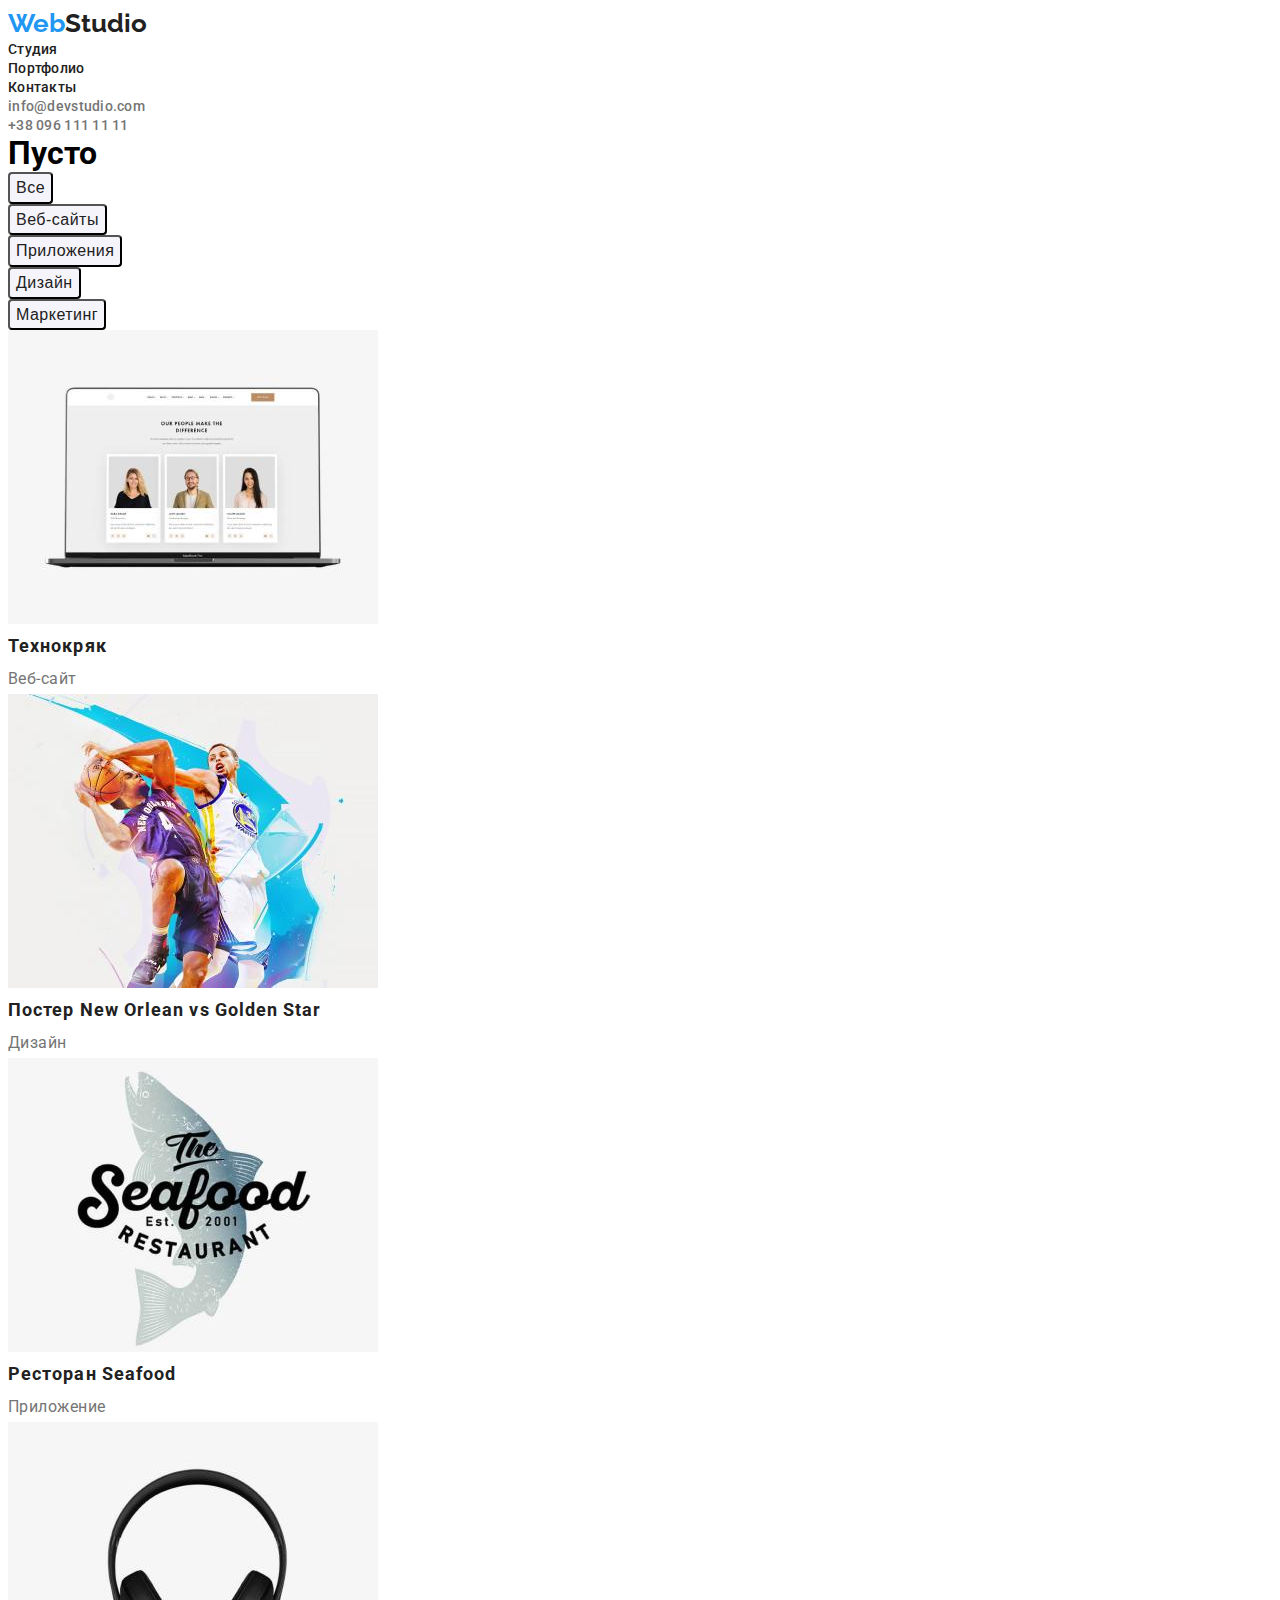
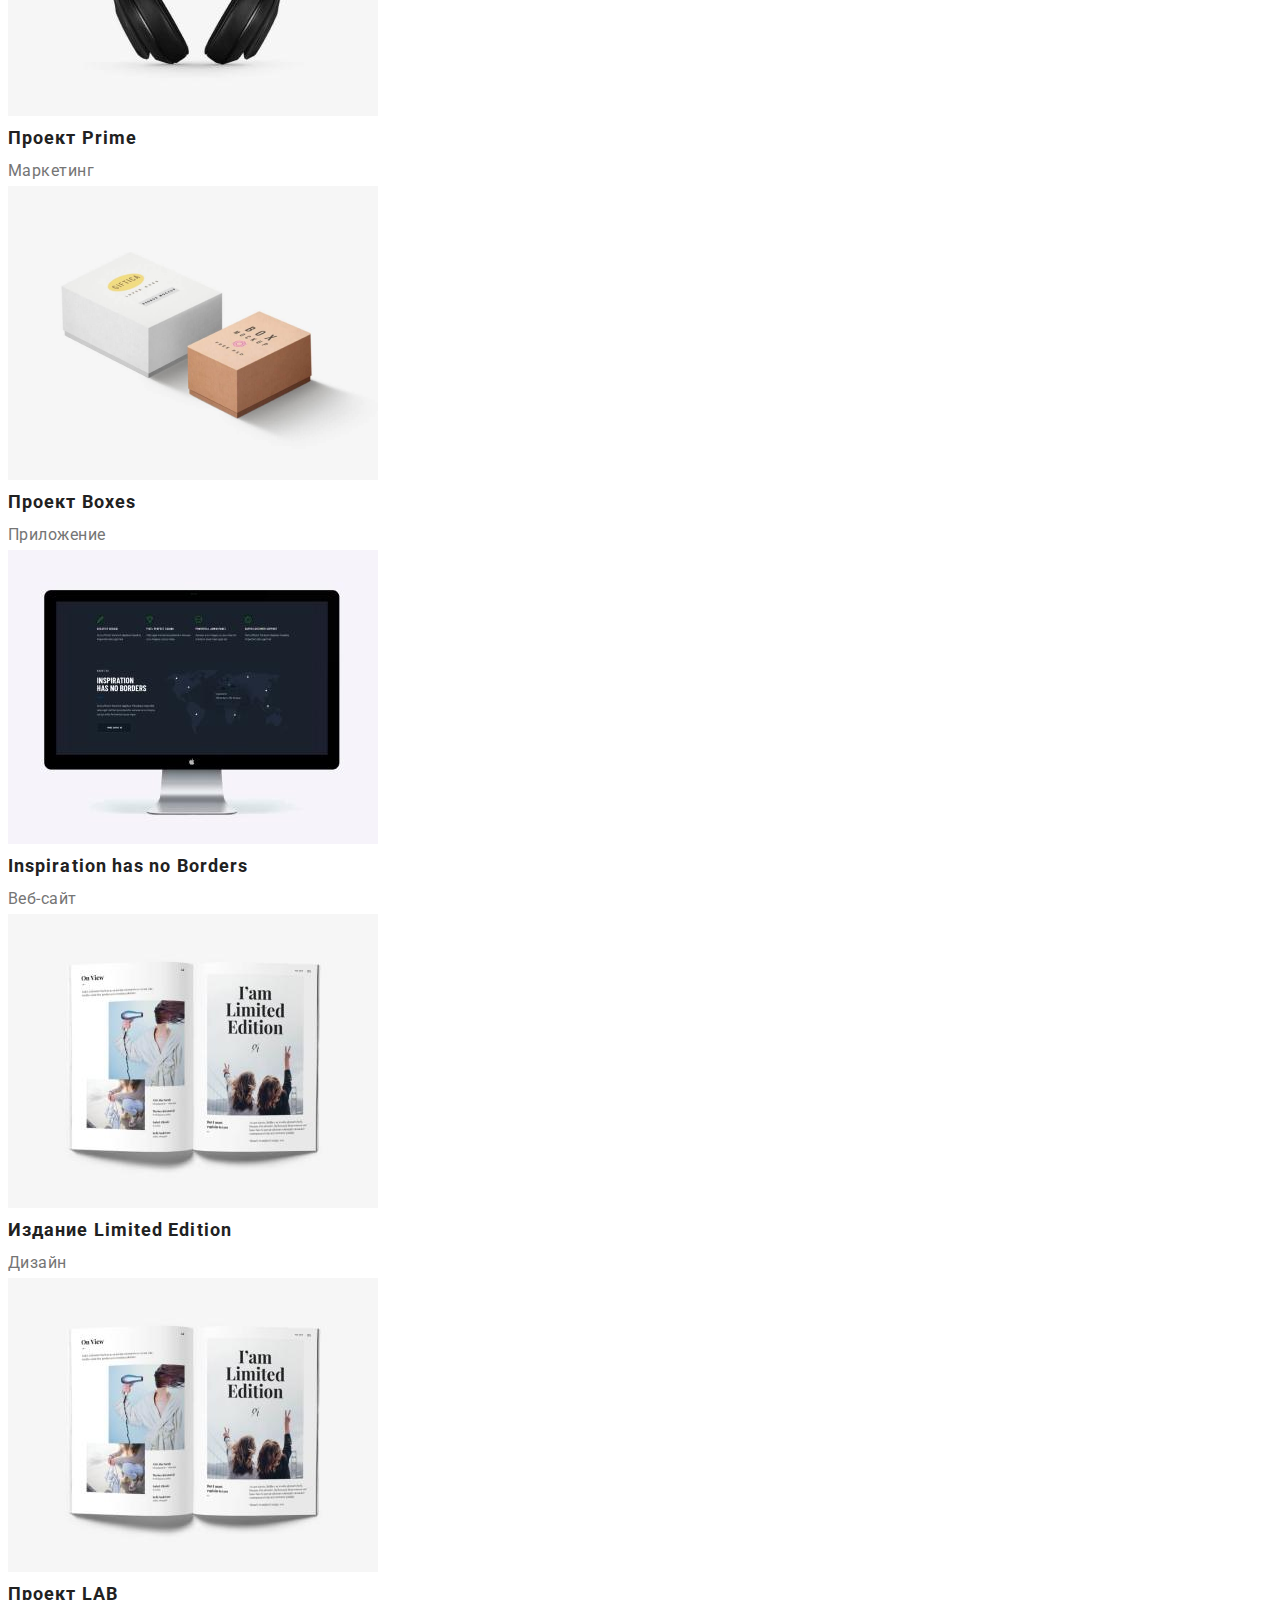
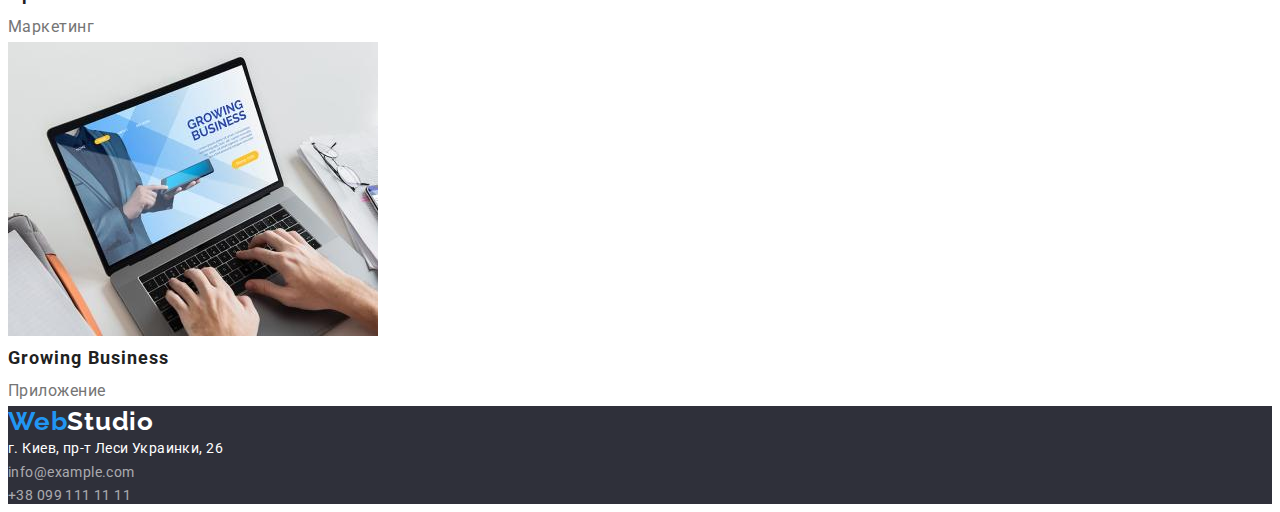
==== portfolio.html @ 6fb4f497 "1" ====
<!DOCTYPE html>
<html lang="ru">
<head>
    <meta charset="UTF-8">
    <meta http-equiv="X-UA-Compatible" content="IE=edge">
    <meta name="viewport" content="width=device-width, initial-scale=1.0">
    <title>Портфолио</title>
    <link rel="preconnect" href="https://fonts.googleapis.com">
    <link rel="preconnect" href="https://fonts.gstatic.com" crossorigin>
    <link href="https://fonts.googleapis.com/css2?family=Raleway:wght@700&family=Roboto:wght@400;500;700;900&display=swap" rel="stylesheet">
    <link href="https://fonts.googleapis.com/css2?family=Raleway:wght@700&display=swap" rel="stylesheet">
    <link rel="stylesheet" href="style.css">
</head>
<body>
    <header>
        <nav class="heder-nav">
        <a href="index.html" class="header-logo link" lang="en">Web<span class="header-studio">Studio</span></a>
        <ul class="list header-list">
            <li class="header-item"><a href="index.html" class="header-link link">Студия</a></li>
            <li class="header-item"><a href="portfolio.html" class="header-link link">Портфолио</a></li>
            <li class="header-item"><a href="" class="header-link link">Контакты</a></li>
        </ul>
        </nav>
        <ul class="header-address list">
            <li class="header-address-item"><a href="mailto:info@devstudio.com" class="header-contacts link">info@devstudio.com</a></li>
            <li class="header-address-item"><a href="tel:+380961111111" class="header-contacts link">+38 096 111 11 11</a></li>
        </ul>    
    </header>
    <main>
    <section class="content">
        <h1 class="content-title">Пусто</h1>
        <ul class="content-list list">
            <li class="content-item"><button class="content-btn" type="button">Все</button></li>
            <li class="content-item"><button class="content-btn" type="button">Веб-сайты</button></li>
            <li class="content-item"><button class="content-btn" type="button">Приложения</button></li>
            <li class="content-item"><button class="content-btn" type="button">Дизайн</button></li>
            <li class="content-item"><button class="content-btn" type="button">Маркетинг</button></li>
        </ul>
        <ul class="second-content list">
            <li class="second-content-item">
                <a class="second-content-link link" href="">
                    <img class="second-content-img" src="images/notebook.jpg" alt="Технокряк" width="370" height="294">
                    <h2 class="second-content-title">Технокряк</h2>
                    <p class="second-content-text">Веб-сайт</p>
                </a>
            </li>
            <li class="second-content-item">
                <a class="second-content-link link" href="">
                    <img class="second-content-img" src="images/basket.jpg" alt="баскетбол" width="370" height="294">
                    <h2 class="second-content-title">Постер New Orlean vs Golden Star</h2>
                    <p class="second-content-text">Дизайн</p>
                </a>
            </li>
            <li class="second-content-item">
                <a class="second-content-link link" href="">
                    <img class="second-content-img" src="images/restoran-logo.jpg" alt="лого ресторана" width="370" height="294">
                    <h2 class="second-content-title">Ресторан Seafood</h2>
                    <p class="second-content-text">Приложение</p>
                </a>
            </li>
            <li class="second-content-item">
                <a class="second-content-link link" href="">
                    <img class="second-content-img" src="images/naushniki.jpg" alt="наушники" width="370" height="294">
                    <h2 class="second-content-title">Проект Prime</h2>
                    <p class="second-content-text">Маркетинг</p>
                </a>
            </li>
            <li class="second-content-item">
                <a class="second-content-link link" href="">
                    <img class="second-content-img" src="images/boxes.png" alt="короки" width="370" height="294">
                    <h2 class="second-content-title">Проект Boxes</h2>
                    <p class="second-content-text">Приложение</p>
                </a>
            </li>
            <li class="second-content-item">
                <a class="second-content-link link" href="">
                    <img class="second-content-img" src="images/imac.jpg" alt="аймак" width="370" height="294">
                    <h2 class="second-content-title" lang="en">Inspiration has no Borders</h2>
                    <p class="second-content-text">Веб-сайт</p>
                </a>
            </li>
            <li class="second-content-item">
                <a class="second-content-link link" href="">
                    <img class="second-content-img" src="images/book.jpg" alt="книга" width="370" height="294">
                    <h2 class="second-content-title">Издание Limited Edition</h2>
                    <p class="second-content-text">Дизайн</p>
                </a>
            </li>
            <li class="second-content-item">
                <a class="second-content-link link" href="">
                    <img class="second-content-img" src="images/book.jpg" alt="табличка" width="370" height="294">
                    <h2 class="second-content-title">Проект LAB</h2>
                    <p class="second-content-text">Маркетинг</p>
                </a>
            </li>
            <li class="second-content-item">
                <a class="second-content-link link" href="">
                    <img class="second-content-img" src="images/working.jpg" alt="работа за ноутбуком" width="370" height="294">
                    <h2 class="second-content-title">Growing Business</h2>
                    <p class="second-content-text">Приложение</p>
                </a>
            </li>
        </ul>
    </section>
</main>
<footer class="footer">
    <a class="footer-logo link" href="#">Web<span class="footer-studio">Studio</span></a>
    <address class="footer-address">
    <ul class="fotter-address-list list">
        <li class="footer-address-item"><a class="footer-address-map link" href="https://goo.gl/maps/crR1cSMtYwbJjdkB9">г. Киев, пр-т Леси Украинки, 26</a></li>
        <li class="footer-address-item"><a class="footer-address-mail link" href="mailto:info@example.com" target="_blank">info@example.com</a></li>
        <li class="footer-address-item"><a class="footer-address-tel link" href="tel:+380991111111">+38 099 111 11 11</a></li>
    </ul> 
</address>
</footer>

    
</body>
</html>
---- style.css ----
:root {
    --main-title-color: #ffffff;
    --second-title-color: #212121;
    --first-text-color: #757575;
    --second-text-color: rgba(255, 255, 255, 0.6);
    --logo-hover-color: #2196F3;
}

body {
    font-family: 'Roboto', sans-serif;
}

h1, h2, h3, h4, h5, h6, p {
    margin: 0;
}

ul {
    margin: 0;
    padding: 0;
}

button {
    cursor: pointer;
}

.hero {
    background-color: #2F303A;
}
.hero-btn {
    background-color: #2196F3;
}

.list {
    list-style: none;
}

.link {
    text-decoration: none;
}

.header-logo {
    color: var(--logo-hover-color);
    font-weight: bold;
    font-size: 26px;
    line-height: 1.2;
    font-family: 'raleway';
}
.header-studio {
    color: var(--second-title-color);
    font-weight: bold;
    font-size: 26px;
    line-height: 1.2;
    font-family: 'raleway';
}
.header-link {
    font-weight: 500;
    font-size: 14px;
    line-height: 1.15;
    letter-spacing: 0.02em;
    color: var(--second-title-color);
}
.header-link:hover {
    color: var(--logo-hover-color);
}
.header-contacts {
    font-style: normal;
    font-weight: 500;
    font-size: 14px;
    line-height: 1.15;
    letter-spacing: 0.02em;
    color: var(--first-text-color);
}
.header-contacts:hover {
    color: var(--logo-hover-color);
}



.hero-title {
    font-weight: 900;
    font-size: 44px;
    line-height: 1.36;
    color: var(--main-title-color);
    text-align: center;
    letter-spacing: 0.06em;
    text-transform: uppercase;
}

.hero-btn {
    font-family: Roboto;
    font-weight: bold;
    font-size: 16px;
    line-height: 1.9;
    text-align: center;
    letter-spacing: 0.06em;
    display: flex;
    align-items: center;
    color: var(--main-title-color);
}



.about-third-title {
    font-weight: bold;
    font-size: 14px;
    line-height: 1.14;
    letter-spacing: 0.03em;
    text-transform: uppercase;
    color: var(--second-title-color);
}

.about-text {
    font-weight: normal;
    font-size: 14px;
    line-height: 1.7;
    letter-spacing: 0.03em;
    color: var(--first-text-color);
}



.reasons-title {
    font-weight: bold;
    font-size: 36px;
    line-height: 1.16;
    text-align: center;
    letter-spacing: 0.03em;
    color: var(--second-title-color);
}



.masters-title {
    font-weight: bold;
    font-size: 36px;
    line-height: 1.16;
    text-align: center;
    letter-spacing: 0.03em;
    color: var(--second-title-color);
}

.masters-third-title {
    font-weight: 500;
    font-size: 16px;
    line-height: 1.18;
    text-align: center;
    letter-spacing: 0.03em;
    color: var(--second-title-color);
}

.maters-text {
    font-weight: normal;
    font-size: 16px;
    line-height: 1.18;
    text-align: center;
    letter-spacing: 0.03em;
    color: var(--first-text-color);
}





.footer {
    background-color: #2F303A;
}

.footer-logo {
    font-family: Raleway;
    font-weight: bold;
    font-size: 26px;
    line-height: 1.19;
    letter-spacing: 0.03em;
    color: var(--logo-hover-color);
}

.footer-studio {
    font-family: Raleway;
    font-weight: bold;
    font-size: 26px;
    line-height: 1.19;
    letter-spacing: 0.03em;
    color: var(--main-title-color)
}

.footer-address-map {
    font-weight: normal;
    font-style: normal;
    font-size: 14px;
    line-height: 1.7;
    letter-spacing: 0.03em;
    color: var(--main-title-color);
}
.footer-address-map:hover {
    color: var(--main-title-color);
}

.footer-address-mail {
    font-weight: normal;
    font-style: normal;
    font-size: 14px;
    line-height: 1.7;
    letter-spacing: 0.03em;
    color: rgba(255, 255, 255, 0.6);
}
.footer-address-mail:hover {
    color: var(--main-title-color);
}

.footer-address-tel {
    font-weight: normal;
    font-style: normal;
    font-size: 14px;
    line-height: 1,7;
    letter-spacing: 0.03em;
    color:rgba(255, 255, 255, 0.6);
}
.footer-address-tel:hover {
    color: var(--main-title-color);
}


/*portfolio*/


.content-btn {
    font-weight: 500;
    font-size: 16px;
    line-height: 1.6;
    text-align: center;
    letter-spacing: 0.03em;
    color: var(--second-title-color);
    background-color: #F5F4FA;
    border-radius: 4px;
}
.content-btn:hover {
    color: var(--main-title-color);
    background-color: var(--logo-hover-color);
}

.second-content-title {
    font-weight: bold;
    font-size: 18px;
    line-height: 2;
    letter-spacing: 0.06em;
    color: var(--second-title-color);
    }

.second-content-text {
    font-weight: normal;
    font-size: 16px;
    line-height: 30px;
    letter-spacing: 0.03em;
    color: var(--first-text-color);
}
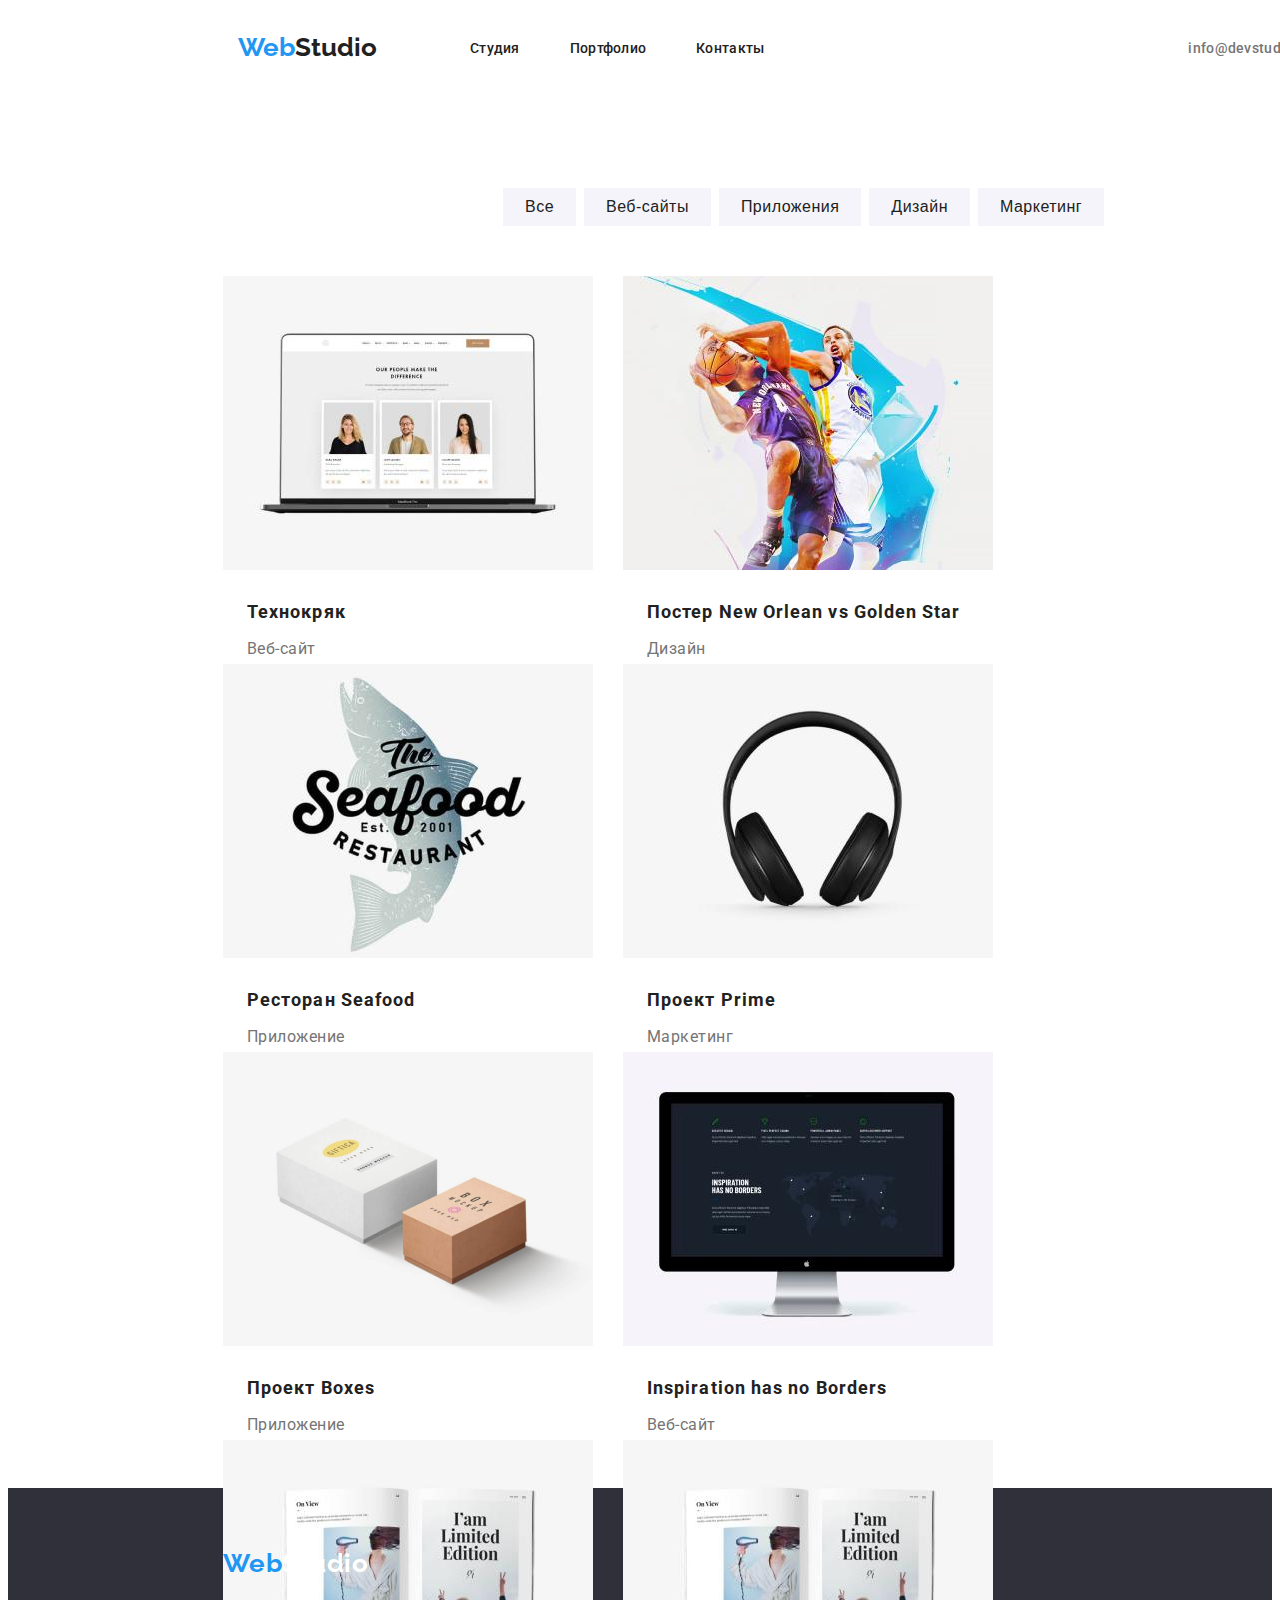
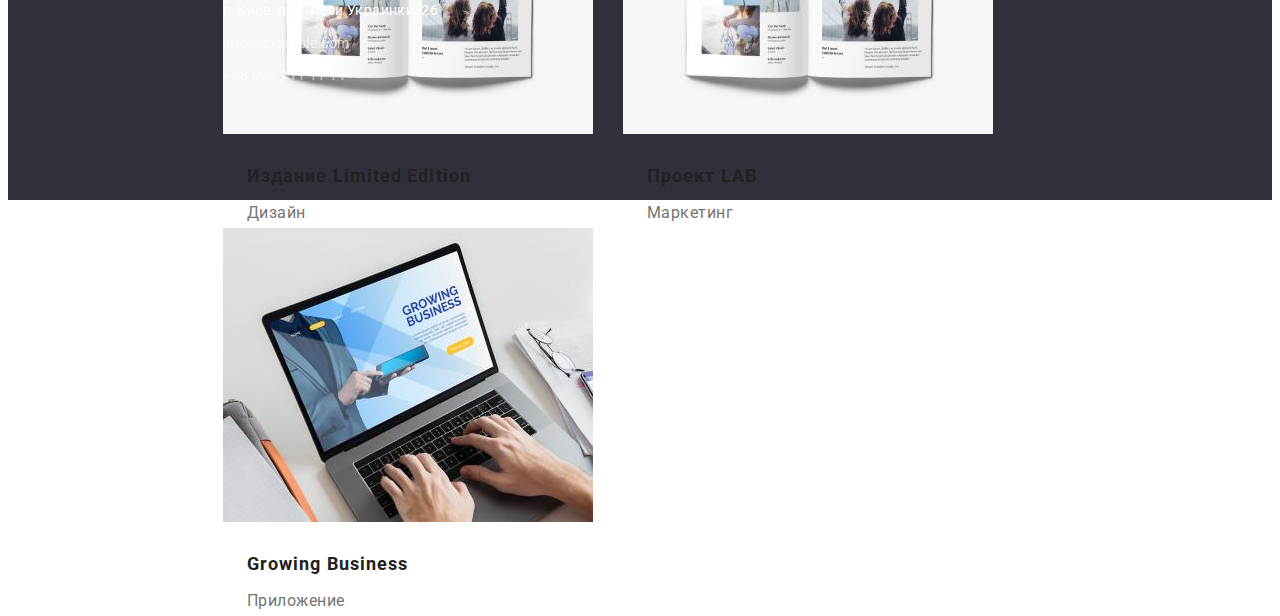
==== commit b204640f: "1" ====
--- a/portfolio.html
+++ b/portfolio.html
@@ -13,6 +13,7 @@
 </head>
 <body>
     <header>
+        <div class="conteiner header-conteiner">
         <nav class="heder-nav">
         <a href="index.html" class="header-logo link" lang="en">Web<span class="header-studio">Studio</span></a>
         <ul class="list header-list">
@@ -24,7 +25,8 @@
         <ul class="header-address list">
             <li class="header-address-item"><a href="mailto:info@devstudio.com" class="header-contacts link">info@devstudio.com</a></li>
             <li class="header-address-item"><a href="tel:+380961111111" class="header-contacts link">+38 096 111 11 11</a></li>
-        </ul>    
+        </ul>
+        </div>  
     </header>
     <main>
     <section class="content">
@@ -106,14 +108,12 @@
 <footer class="footer">
     <a class="footer-logo link" href="#">Web<span class="footer-studio">Studio</span></a>
     <address class="footer-address">
-    <ul class="fotter-address-list list">
+    <ul class="footer-address-list list">
         <li class="footer-address-item"><a class="footer-address-map link" href="https://goo.gl/maps/crR1cSMtYwbJjdkB9">г. Киев, пр-т Леси Украинки, 26</a></li>
         <li class="footer-address-item"><a class="footer-address-mail link" href="mailto:info@example.com" target="_blank">info@example.com</a></li>
         <li class="footer-address-item"><a class="footer-address-tel link" href="tel:+380991111111">+38 099 111 11 11</a></li>
     </ul> 
 </address>
-</footer>
-
-    
+</footer>   
 </body>
 </html>--- a/style.css
+++ b/style.css
@@ -14,6 +14,11 @@
     margin: 0;
 }
 
+header {
+    background-color: var(--main-title-color);
+    padding-top: 24px;
+    padding-bottom: 25px;
+}
 ul {
     margin: 0;
     padding: 0;
@@ -23,12 +28,13 @@
     cursor: pointer;
 }
 
-.hero {
-    background-color: #2F303A;
-}
-.hero-btn {
-    background-color: #2196F3;
-}
+.conteiner {
+    width: 1600px;
+    padding-left: 15px;
+    padding-right: 15px;
+    margin: 0 auto;
+}
+
 
 .list {
     list-style: none;
@@ -36,6 +42,29 @@
 
 .link {
     text-decoration: none;
+}
+
+.heder-nav {
+    display: flex;
+    align-items: center;
+}
+
+.header-conteiner {
+    display: flex;
+    align-items: center;
+}
+
+.header-address {
+    display: flex;
+    margin-left: auto;
+    margin-left: 331px;
+}
+
+.header-address-item {
+    margin-right: 50px;
+}
+.header-address-item:last-child {
+    margin-right: 0;
 }
 
 .header-logo {
@@ -44,6 +73,8 @@
     font-size: 26px;
     line-height: 1.2;
     font-family: 'raleway';
+    margin-right: 93px;
+    margin-left: 215px;
 }
 .header-studio {
     color: var(--second-title-color);
@@ -52,6 +83,20 @@
     line-height: 1.2;
     font-family: 'raleway';
 }
+
+.header-list {
+    display: flex;
+    margin-right: 93px;
+}
+
+.header-item {
+    margin-right: 50px;
+}
+
+.header-item:last-child {
+    margin-right: 0;
+}
+
 .header-link {
     font-weight: 500;
     font-size: 14px;
@@ -75,6 +120,12 @@
 }
 
 
+
+
+.hero {
+    background-color: #2F303A;
+    height: 600px;
+}
 
 .hero-title {
     font-weight: 900;
@@ -84,6 +135,25 @@
     text-align: center;
     letter-spacing: 0.06em;
     text-transform: uppercase;
+    position: absolute;
+    margin-left: 482px;
+    margin-top: 200px;
+}
+.hero-btn {
+    background-color: #2196F3;
+    width: 200px;
+    height: 50px;
+    margin-left: 700px;
+    margin-top: 360px;
+    position: absolute;
+    display: flex;
+    align-items: center;
+    text-align: center;
+    letter-spacing: 0.06em;
+    color: var(--main-title-color);
+    box-shadow: 0px 4px 4px rgba(0, 0, 0, 0.15);
+    border-radius: 4px;
+    justify-content: center;
 }
 
 .hero-btn {
@@ -100,6 +170,26 @@
 
 
 
+.about {
+    width: 1170px;
+    height: 101px;
+}
+
+.about-title {
+    display: none;
+}
+
+.about-list {
+    display: flex;
+    margin-top: 94px;
+    margin-left: 215px;
+    margin-right: 215px;
+}
+
+.about-item {
+    margin-right: 30px;
+}
+
 .about-third-title {
     font-weight: bold;
     font-size: 14px;
@@ -115,9 +205,17 @@
     line-height: 1.7;
     letter-spacing: 0.03em;
     color: var(--first-text-color);
-}
-
-
+    margin-top: 10px;
+    width: 270px;
+    height: 75px;
+}
+
+
+
+.reasons {
+    margin-top: 94px;
+    height: 386px;
+}
 
 .reasons-title {
     font-weight: bold;
@@ -126,9 +224,28 @@
     text-align: center;
     letter-spacing: 0.03em;
     color: var(--second-title-color);
-}
-
-
+    position: absolute;
+    margin-left: 612px;
+}
+
+.reasons-list {
+    display: flex;
+    margin-left: 215px;
+    margin-top: 50px;
+    position: absolute;
+    margin-top: 92px;
+}
+
+.reasons-item {
+    margin-right: 30px;
+}
+
+
+.masters {
+    height: 648px;
+    margin-top: 94px;
+    background-color:#F5F4FA;
+}
 
 .masters-title {
     font-weight: bold;
@@ -137,6 +254,18 @@
     text-align: center;
     letter-spacing: 0.03em;
     color: var(--second-title-color);
+    padding-top: 94px;
+}
+
+.maters-list {
+    display: flex;
+    position: absolute;
+    margin-left: 215px;
+    padding-top: 50px;
+}
+
+.masters-item {
+    margin-right: 30px;
 }
 
 .masters-third-title {
@@ -163,6 +292,8 @@
 
 .footer {
     background-color: #2F303A;
+    height: 252px;
+    padding-top: 60px;
 }
 
 .footer-logo {
@@ -172,7 +303,8 @@
     line-height: 1.19;
     letter-spacing: 0.03em;
     color: var(--logo-hover-color);
-}
+    margin-left: 215px;
+    }
 
 .footer-studio {
     font-family: Raleway;
@@ -183,6 +315,14 @@
     color: var(--main-title-color)
 }
 
+.footer-address-list {
+    margin-left: 215px;
+    margin-top: 20px;
+}
+
+.footer-address-item {
+    margin-bottom: 9px;
+}
 .footer-address-map {
     font-weight: normal;
     font-style: normal;
@@ -223,6 +363,24 @@
 /*portfolio*/
 
 
+.content {
+    height: 1300px;
+}
+
+.content-title {
+    display: none;
+}
+
+.content-list {
+    display: flex;
+    margin-top: 100px;
+    margin-left: 495px;
+}
+
+.content-item {
+    margin-right: 8px;
+
+}
 .content-btn {
     font-weight: 500;
     font-size: 16px;
@@ -231,11 +389,23 @@
     letter-spacing: 0.03em;
     color: var(--second-title-color);
     background-color: #F5F4FA;
-    border-radius: 4px;
+    border: none;
+    padding: 6px 22px 6px 22px;
 }
 .content-btn:hover {
     color: var(--main-title-color);
     background-color: var(--logo-hover-color);
+}
+
+.second-content {
+    display: flex;
+    flex-wrap: wrap;
+    margin-top: 50px;
+    margin-left: 215px;
+}
+
+.second-content-item {
+    margin-right: 30px;
 }
 
 .second-content-title {
@@ -244,6 +414,8 @@
     line-height: 2;
     letter-spacing: 0.06em;
     color: var(--second-title-color);
+    padding-top: 20px;
+    padding-left: 24px;
     }
 
 .second-content-text {
@@ -252,4 +424,6 @@
     line-height: 30px;
     letter-spacing: 0.03em;
     color: var(--first-text-color);
-}
+    padding-left: 24px;
+    padding-top: 4px;
+}
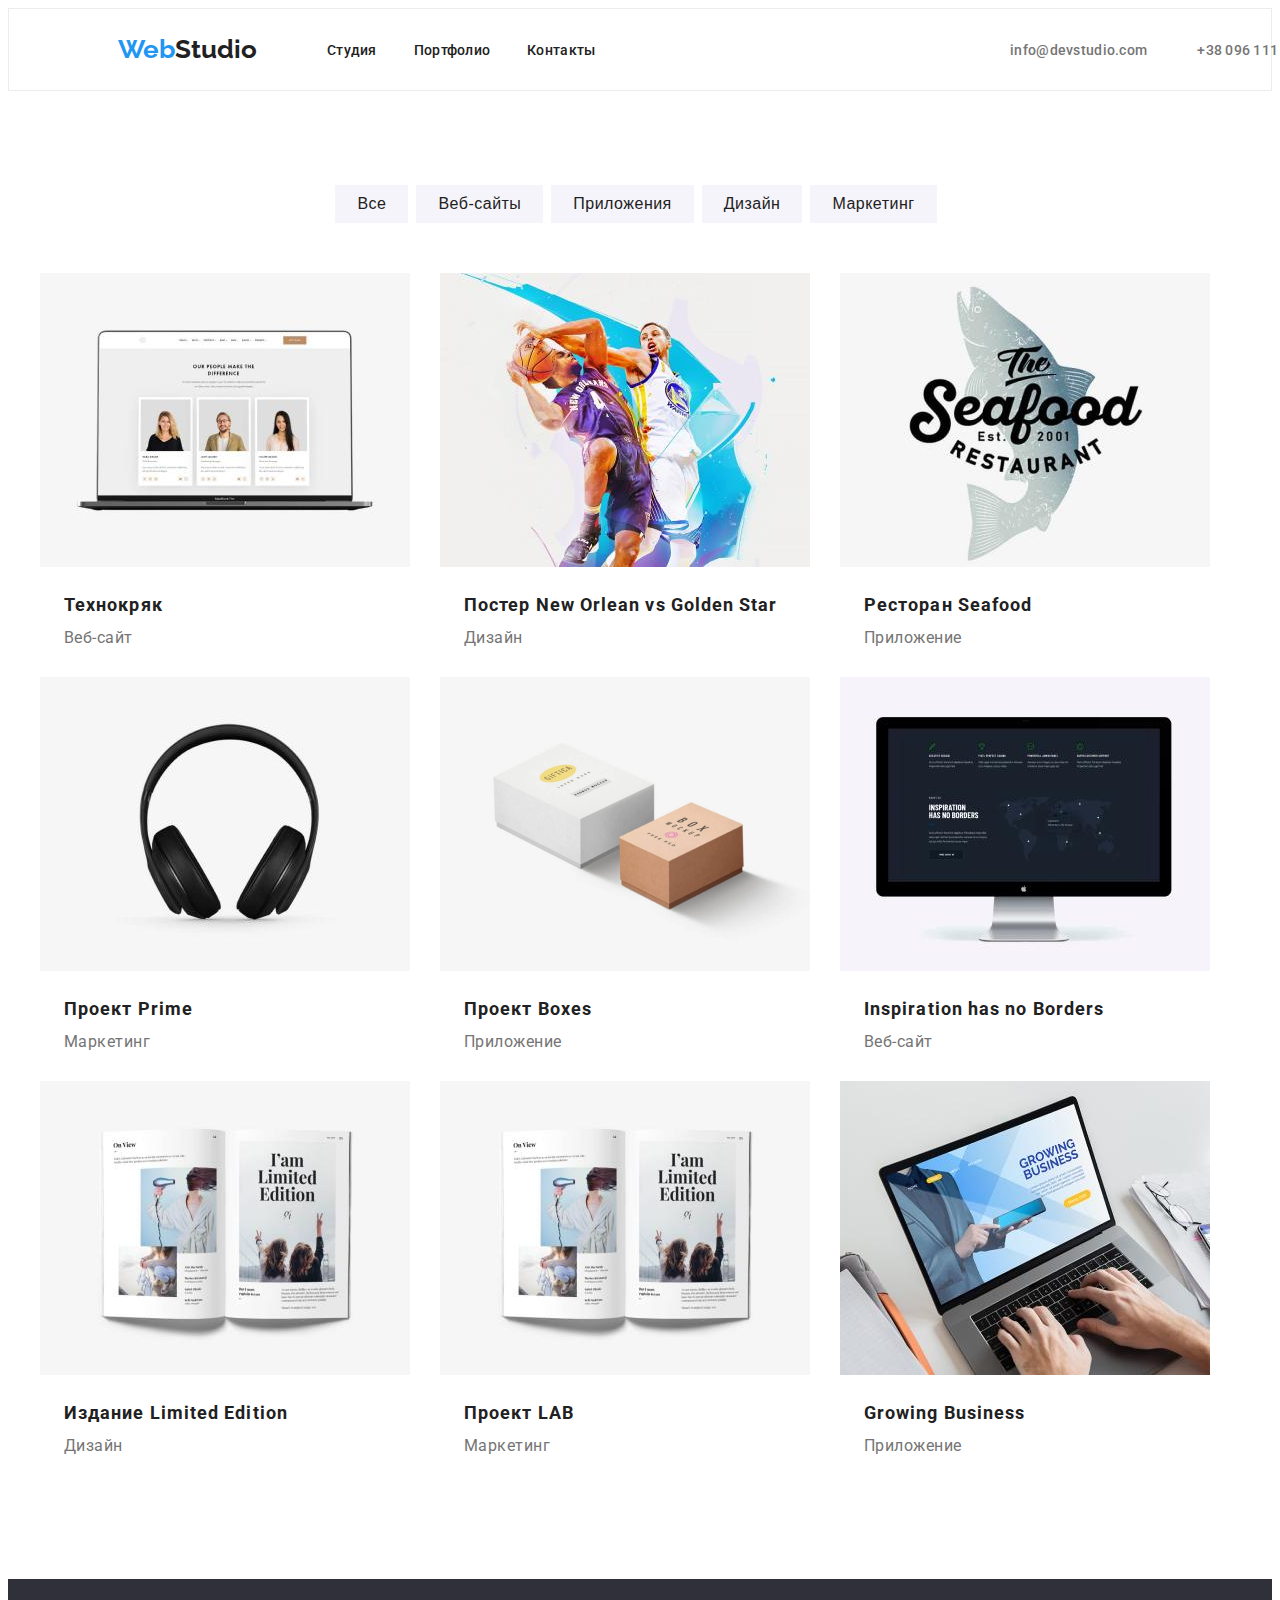
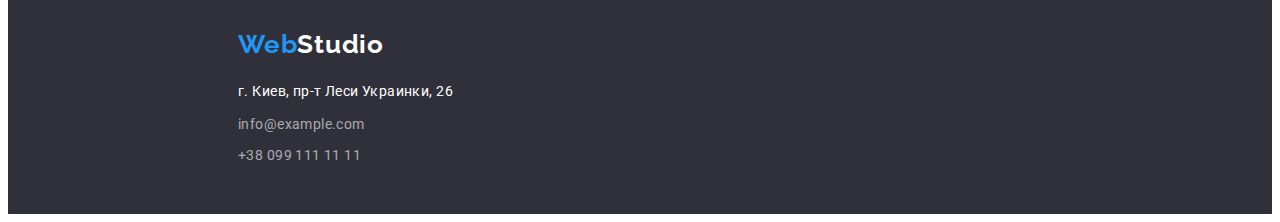
==== commit 0602c56c: "1" ====
--- a/portfolio.html
+++ b/portfolio.html
@@ -12,7 +12,7 @@
     <link rel="stylesheet" href="style.css">
 </head>
 <body>
-    <header>
+    <header class="header">
         <div class="conteiner header-conteiner">
         <nav class="heder-nav">
         <a href="index.html" class="header-logo link" lang="en">Web<span class="header-studio">Studio</span></a>
@@ -29,7 +29,8 @@
         </div>  
     </header>
     <main>
-    <section class="content">
+    <section class="content section">
+        <div class="content-conteiner conteiner">
         <h1 class="content-title">Пусто</h1>
         <ul class="content-list list">
             <li class="content-item"><button class="content-btn" type="button">Все</button></li>
@@ -42,70 +43,90 @@
             <li class="second-content-item">
                 <a class="second-content-link link" href="">
                     <img class="second-content-img" src="images/notebook.jpg" alt="Технокряк" width="370" height="294">
+                    <div class="card-item">
                     <h2 class="second-content-title">Технокряк</h2>
                     <p class="second-content-text">Веб-сайт</p>
+                    </div>
                 </a>
             </li>
             <li class="second-content-item">
                 <a class="second-content-link link" href="">
                     <img class="second-content-img" src="images/basket.jpg" alt="баскетбол" width="370" height="294">
+                    <div class="card-item">
                     <h2 class="second-content-title">Постер New Orlean vs Golden Star</h2>
                     <p class="second-content-text">Дизайн</p>
+                     </div>  
                 </a>
             </li>
             <li class="second-content-item">
                 <a class="second-content-link link" href="">
                     <img class="second-content-img" src="images/restoran-logo.jpg" alt="лого ресторана" width="370" height="294">
+                    <div class="card-item">
                     <h2 class="second-content-title">Ресторан Seafood</h2>
                     <p class="second-content-text">Приложение</p>
+                    </div>
                 </a>
             </li>
             <li class="second-content-item">
                 <a class="second-content-link link" href="">
                     <img class="second-content-img" src="images/naushniki.jpg" alt="наушники" width="370" height="294">
+                    <div class="card-item">
                     <h2 class="second-content-title">Проект Prime</h2>
                     <p class="second-content-text">Маркетинг</p>
+                    </div>
                 </a>
             </li>
             <li class="second-content-item">
                 <a class="second-content-link link" href="">
                     <img class="second-content-img" src="images/boxes.png" alt="короки" width="370" height="294">
+                    <div class="card-item">
                     <h2 class="second-content-title">Проект Boxes</h2>
                     <p class="second-content-text">Приложение</p>
+                    </div>
                 </a>
             </li>
             <li class="second-content-item">
                 <a class="second-content-link link" href="">
                     <img class="second-content-img" src="images/imac.jpg" alt="аймак" width="370" height="294">
+                    <div class="card-item">
                     <h2 class="second-content-title" lang="en">Inspiration has no Borders</h2>
                     <p class="second-content-text">Веб-сайт</p>
+                    </div>
                 </a>
             </li>
             <li class="second-content-item">
                 <a class="second-content-link link" href="">
                     <img class="second-content-img" src="images/book.jpg" alt="книга" width="370" height="294">
+                    <div class="card-item">
                     <h2 class="second-content-title">Издание Limited Edition</h2>
                     <p class="second-content-text">Дизайн</p>
+                    </div>
                 </a>
             </li>
             <li class="second-content-item">
                 <a class="second-content-link link" href="">
                     <img class="second-content-img" src="images/book.jpg" alt="табличка" width="370" height="294">
+                    <div class="card-item">
                     <h2 class="second-content-title">Проект LAB</h2>
                     <p class="second-content-text">Маркетинг</p>
+                    </div>
                 </a>
             </li>
             <li class="second-content-item">
                 <a class="second-content-link link" href="">
                     <img class="second-content-img" src="images/working.jpg" alt="работа за ноутбуком" width="370" height="294">
+                    <div class="card-item">
                     <h2 class="second-content-title">Growing Business</h2>
                     <p class="second-content-text">Приложение</p>
+                    </div>
                 </a>
             </li>
         </ul>
+    </div>
     </section>
 </main>
 <footer class="footer">
+    <div class="footer-conteiner conteiner">
     <a class="footer-logo link" href="#">Web<span class="footer-studio">Studio</span></a>
     <address class="footer-address">
     <ul class="footer-address-list list">
@@ -113,7 +134,8 @@
         <li class="footer-address-item"><a class="footer-address-mail link" href="mailto:info@example.com" target="_blank">info@example.com</a></li>
         <li class="footer-address-item"><a class="footer-address-tel link" href="tel:+380991111111">+38 099 111 11 11</a></li>
     </ul> 
-</address>
-</footer>   
+    </address>
+    </div>
+</footer>
 </body>
 </html>--- a/style.css
+++ b/style.css
@@ -14,27 +14,32 @@
     margin: 0;
 }
 
-header {
-    background-color: var(--main-title-color);
-    padding-top: 24px;
-    padding-bottom: 25px;
-}
 ul {
     margin: 0;
     padding: 0;
 }
 
+img {
+    display: block;
+    max-width: 100%;
+    height: auto;
+}
 button {
     cursor: pointer;
 }
 
 .conteiner {
-    width: 1600px;
+    width: 1200px;
     padding-left: 15px;
     padding-right: 15px;
     margin: 0 auto;
 }
 
+.section {
+    padding-top: 94px;
+    padding-bottom: 94px;
+    justify-content: center;
+}
 
 .list {
     list-style: none;
@@ -44,6 +49,10 @@
     text-decoration: none;
 }
 
+.header {
+    border: 1px solid #ECECEC;
+}
+
 .heder-nav {
     display: flex;
     align-items: center;
@@ -52,12 +61,12 @@
 .header-conteiner {
     display: flex;
     align-items: center;
+    justify-content: space-between;
+    margin-left: 94px;
 }
 
 .header-address {
     display: flex;
-    margin-left: auto;
-    margin-left: 331px;
 }
 
 .header-address-item {
@@ -73,8 +82,9 @@
     font-size: 26px;
     line-height: 1.2;
     font-family: 'raleway';
-    margin-right: 93px;
-    margin-left: 215px;
+    margin-right: 70px;
+    padding-top: 25px;
+    padding-bottom: 25px;
 }
 .header-studio {
     color: var(--second-title-color);
@@ -86,11 +96,11 @@
 
 .header-list {
     display: flex;
-    margin-right: 93px;
+    margin-right: 331px;
 }
 
 .header-item {
-    margin-right: 50px;
+    margin-right: 37px;
 }
 
 .header-item:last-child {
@@ -121,10 +131,15 @@
 
 
 
-
-.hero {
+.hero  {
     background-color: #2F303A;
-    height: 600px;
+}
+    
+
+
+.hero-conteiner {
+    padding-top: 200px;
+    padding-bottom: 200px;
 }
 
 .hero-title {
@@ -135,45 +150,30 @@
     text-align: center;
     letter-spacing: 0.06em;
     text-transform: uppercase;
-    position: absolute;
-    margin-left: 482px;
-    margin-top: 200px;
-}
+    padding-bottom: 40px;
+}
+
+
 .hero-btn {
+    font-family: Roboto;
+    font-weight: bold;
+    font-size: 16px;
+    line-height: 1.9;
+    text-align: center;
+    letter-spacing: 0.06em;
+    display: flex;
+    align-items: center;
+    color: var(--main-title-color);
     background-color: #2196F3;
     width: 200px;
     height: 50px;
-    margin-left: 700px;
-    margin-top: 360px;
-    position: absolute;
-    display: flex;
-    align-items: center;
-    text-align: center;
-    letter-spacing: 0.06em;
-    color: var(--main-title-color);
     box-shadow: 0px 4px 4px rgba(0, 0, 0, 0.15);
     border-radius: 4px;
     justify-content: center;
-}
-
-.hero-btn {
-    font-family: Roboto;
-    font-weight: bold;
-    font-size: 16px;
-    line-height: 1.9;
-    text-align: center;
-    letter-spacing: 0.06em;
-    display: flex;
-    align-items: center;
-    color: var(--main-title-color);
-}
-
-
-
-.about {
-    width: 1170px;
-    height: 101px;
-}
+    margin: auto;
+}
+
+
 
 .about-title {
     display: none;
@@ -181,13 +181,14 @@
 
 .about-list {
     display: flex;
-    margin-top: 94px;
-    margin-left: 215px;
-    margin-right: 215px;
+    margin: 0 auto;
 }
 
 .about-item {
-    margin-right: 30px;
+    margin-right: 20px;
+}
+.about-item:last-child {
+    margin-right: 0;
 }
 
 .about-third-title {
@@ -210,13 +211,6 @@
     height: 75px;
 }
 
-
-
-.reasons {
-    margin-top: 94px;
-    height: 386px;
-}
-
 .reasons-title {
     font-weight: bold;
     font-size: 36px;
@@ -224,28 +218,25 @@
     text-align: center;
     letter-spacing: 0.03em;
     color: var(--second-title-color);
-    position: absolute;
-    margin-left: 612px;
 }
 
 .reasons-list {
     display: flex;
-    margin-left: 215px;
     margin-top: 50px;
-    position: absolute;
-    margin-top: 92px;
 }
 
 .reasons-item {
     margin-right: 30px;
 }
+..reasons-item:last-child {
+    margin-right: 0;
+}
 
 
 .masters {
-    height: 648px;
-    margin-top: 94px;
-    background-color:#F5F4FA;
-}
+    background-color: #F5F4FA;;
+}
+
 
 .masters-title {
     font-weight: bold;
@@ -254,18 +245,21 @@
     text-align: center;
     letter-spacing: 0.03em;
     color: var(--second-title-color);
-    padding-top: 94px;
 }
 
 .maters-list {
     display: flex;
-    position: absolute;
-    margin-left: 215px;
-    padding-top: 50px;
+    margin-top: 50px;
+    justify-content: center;
 }
 
 .masters-item {
     margin-right: 30px;
+    box-shadow: 0px 1px 3px rgba(0, 0, 0, 0.12), 0px 1px 1px rgba(0, 0, 0, 0.14), 0px 2px 1px rgba(0, 0, 0, 0.2);
+border-radius: 0px 0px 4px 4px;
+}
+.masters-item:last-child {
+    margin-right: 0;
 }
 
 .masters-third-title {
@@ -275,6 +269,7 @@
     text-align: center;
     letter-spacing: 0.03em;
     color: var(--second-title-color);
+    padding-top: 30px;
 }
 
 .maters-text {
@@ -284,6 +279,8 @@
     text-align: center;
     letter-spacing: 0.03em;
     color: var(--first-text-color);
+    padding-top: 10px;
+    padding-bottom: 30px;
 }
 
 
@@ -292,10 +289,14 @@
 
 .footer {
     background-color: #2F303A;
-    height: 252px;
-    padding-top: 60px;
-}
-
+}
+.footer-conteiner {
+    justify-content: center;
+    padding-top: 50px;
+    padding-bottom: 50px;
+    margin-left: 215px;
+   
+}
 .footer-logo {
     font-family: Raleway;
     font-weight: bold;
@@ -303,7 +304,6 @@
     line-height: 1.19;
     letter-spacing: 0.03em;
     color: var(--logo-hover-color);
-    margin-left: 215px;
     }
 
 .footer-studio {
@@ -316,13 +316,16 @@
 }
 
 .footer-address-list {
-    margin-left: 215px;
     margin-top: 20px;
 }
 
 .footer-address-item {
     margin-bottom: 9px;
 }
+.footer-address-item:last-child {
+    margin-bottom: 0;
+}
+
 .footer-address-map {
     font-weight: normal;
     font-style: normal;
@@ -362,10 +365,6 @@
 
 /*portfolio*/
 
-
-.content {
-    height: 1300px;
-}
 
 .content-title {
     display: none;
@@ -373,13 +372,14 @@
 
 .content-list {
     display: flex;
-    margin-top: 100px;
-    margin-left: 495px;
+    justify-content: center;
 }
 
 .content-item {
     margin-right: 8px;
-
+}
+..content-item:last-child {
+    margin-right: 0;
 }
 .content-btn {
     font-weight: 500;
@@ -401,11 +401,13 @@
     display: flex;
     flex-wrap: wrap;
     margin-top: 50px;
-    margin-left: 215px;
 }
 
 .second-content-item {
     margin-right: 30px;
+}
+.second-content-item:last-child {
+    margin-right: 0;
 }
 
 .second-content-title {
@@ -414,8 +416,6 @@
     line-height: 2;
     letter-spacing: 0.06em;
     color: var(--second-title-color);
-    padding-top: 20px;
-    padding-left: 24px;
     }
 
 .second-content-text {
@@ -424,6 +424,10 @@
     line-height: 30px;
     letter-spacing: 0.03em;
     color: var(--first-text-color);
-    padding-left: 24px;
-    padding-top: 4px;
-}
+    margin-bottom: 4px;
+}
+
+.card-item {
+    padding: 20px 24px 20px 24px;
+}
+
